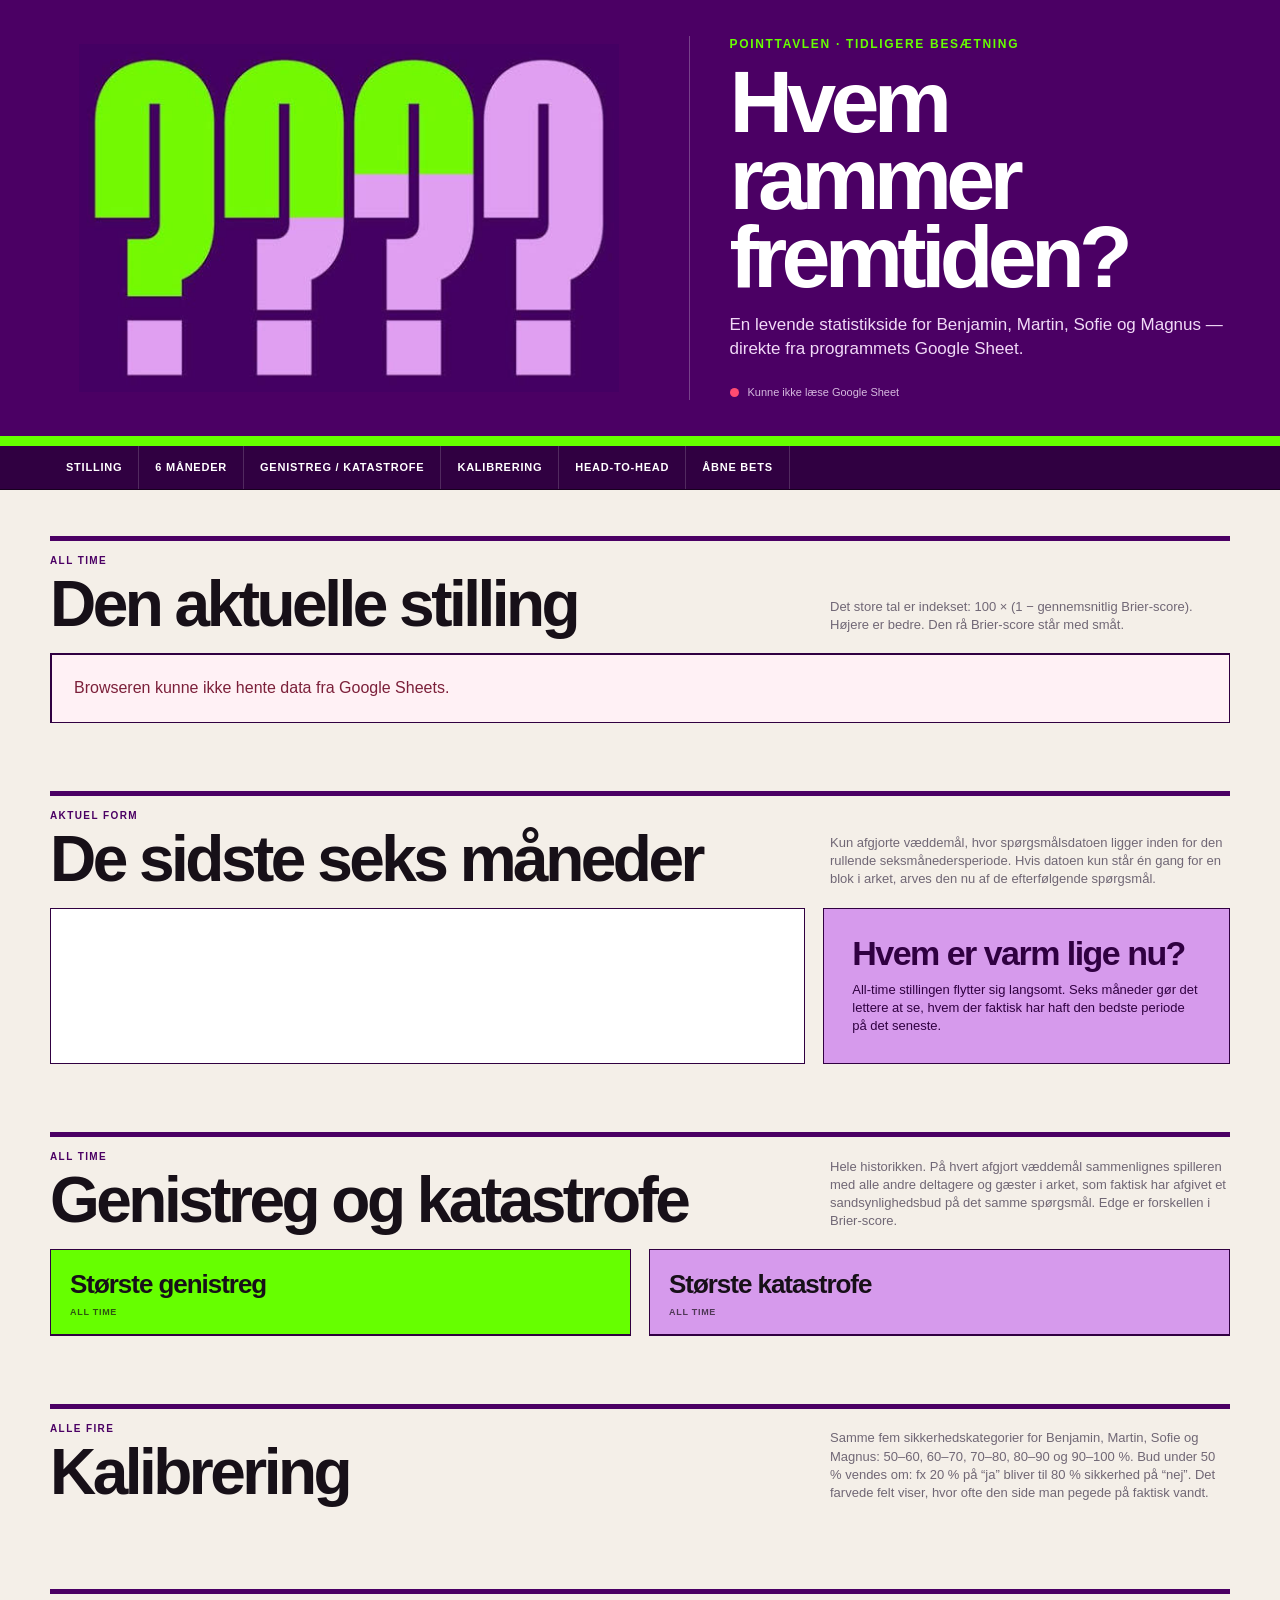
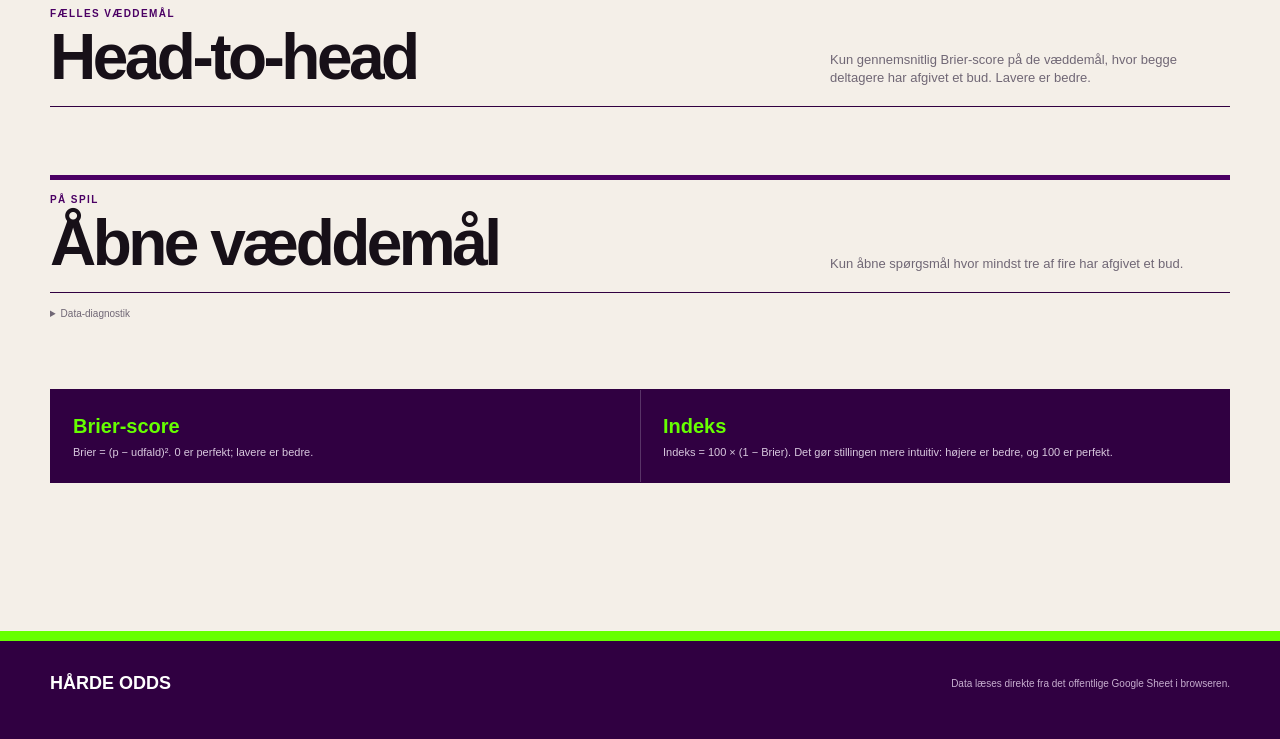
==== haarde_odds/index.html @ 70a765d8 "Create index.html" ====
<!doctype html>
<html lang="da">
<head>
<meta charset="utf-8">
<meta name="viewport" content="width=device-width, initial-scale=1">
<title>Hårde Odds — Old</title>
<style>
:root{
  --purple:#4b0064;
  --purple2:#300041;
  --green:#66ff00;
  --lav:#d69aec;
  --paper:#f4efe8;
  --ink:#171018;
  --muted:#706775;
  --white:#fff;
  --line:#cfc4d2;
  --good:#087a4c;
  --bad:#c92d55;
  --yellow:#f7d94c;
  --max:1180px;
}
*{box-sizing:border-box}
html{scroll-behavior:smooth}
body{
  margin:0;
  font-family:Arial,Helvetica,sans-serif;
  color:var(--ink);
  background:var(--paper);
  line-height:1.4;
}
a{color:inherit}
.wrap{width:min(var(--max),calc(100% - 30px));margin:0 auto}
.hero{
  background:var(--purple);
  color:#fff;
  border-bottom:10px solid var(--green);
}
.hero-inner{
  min-height:390px;
  display:grid;
  grid-template-columns:1.05fr .95fr;
  align-items:center;
  gap:40px;
  padding:36px 0;
}
.logo-panel{
  display:flex;
  align-items:center;
  justify-content:center;
  min-width:0;
}
.logo-panel img{
  display:block;
  width:min(100%,540px);
  height:auto;
  border:0;
}
.hero-copy{
  align-self:stretch;
  display:flex;
  flex-direction:column;
  justify-content:center;
  border-left:1px solid rgba(255,255,255,.25);
  padding-left:40px;
}
.kicker{
  color:var(--green);
  font-size:12px;
  text-transform:uppercase;
  font-weight:900;
  letter-spacing:.14em;
  margin-bottom:10px;
}
.hero h1{
  margin:0 0 18px;
  font-size:clamp(46px,7vw,88px);
  line-height:.88;
  letter-spacing:-.065em;
}
.hero p{
  margin:0;
  max-width:530px;
  font-size:17px;
  color:#f1d9f7;
}
.status{
  display:flex;
  align-items:center;
  gap:9px;
  margin-top:24px;
  font-size:11px;
  color:#d6b9df;
}
.dot{width:9px;height:9px;border-radius:50%;background:#aaa;flex:0 0 auto}
.dot.live{background:var(--green);box-shadow:0 0 0 4px rgba(102,255,0,.16)}
.dot.error{background:#ff4b71}
.navbar{
  background:var(--purple2);
  color:#fff;
  border-bottom:1px solid #17001f;
  position:sticky;top:0;z-index:20;
}
.nav{
  display:flex;
  overflow:auto;
  scrollbar-width:none;
}
.nav::-webkit-scrollbar{display:none}
.nav a{
  text-decoration:none;
  padding:14px 16px;
  white-space:nowrap;
  border-right:1px solid rgba(255,255,255,.16);
  font-size:11px;
  text-transform:uppercase;
  letter-spacing:.07em;
  font-weight:900;
}
.nav a:hover{background:var(--green);color:var(--purple2)}
main{padding:46px 0 80px}
section{margin-bottom:68px;scroll-margin-top:60px}
.section-head{
  border-top:5px solid var(--purple);
  padding-top:13px;
  margin-bottom:19px;
  display:grid;
  grid-template-columns:1fr minmax(250px,400px);
  gap:24px;
  align-items:end;
}
.eyebrow{
  color:var(--purple);
  font-size:10px;
  text-transform:uppercase;
  letter-spacing:.14em;
  font-weight:900;
  margin-bottom:7px;
}
.section-head h2{
  margin:0;
  font-size:clamp(36px,5vw,66px);
  line-height:.92;
  letter-spacing:-.055em;
}
.section-head p{margin:0;color:var(--muted);font-size:13px}
.cards{
  display:grid;
  grid-template-columns:repeat(4,1fr);
  border-left:1px solid var(--purple2);
  border-top:1px solid var(--purple2);
}
.card{
  background:#fff;
  border-right:1px solid var(--purple2);
  border-bottom:1px solid var(--purple2);
  min-height:270px;
  padding:20px;
  display:flex;
  flex-direction:column;
}
.card.first{
  background:var(--green);
}
.rank{
  width:30px;height:30px;
  display:grid;place-items:center;
  background:var(--purple2);color:#fff;
  font-size:11px;font-weight:900;
  margin-bottom:38px;
}
.name{
  font-size:30px;
  font-weight:900;
  letter-spacing:-.045em;
}
.index{
  font-size:62px;
  line-height:.9;
  letter-spacing:-.065em;
  font-weight:950;
  margin-top:6px;
}
.metric-label{
  color:var(--muted);
  font-size:10px;
  text-transform:uppercase;
  letter-spacing:.08em;
  font-weight:800;
  margin-top:8px;
}
.card-foot{
  margin-top:auto;
  border-top:1px solid rgba(0,0,0,.15);
  padding-top:13px;
  display:flex;
  justify-content:space-between;
  gap:10px;
  color:var(--muted);
  font-size:10px;
}
.card.first .metric-label,.card.first .card-foot{color:#254b00}
.sem-grid{
  display:grid;
  grid-template-columns:1.3fr .7fr;
  gap:18px;
}
.sem-table{
  background:#fff;
  border:1px solid var(--purple2);
  padding:5px 18px;
}
.sem-row{
  display:grid;
  grid-template-columns:36px 1fr auto auto;
  gap:14px;
  align-items:center;
  min-height:72px;
  border-bottom:1px solid var(--line);
}
.sem-row:last-child{border-bottom:0}
.sem-rank{
  width:27px;height:27px;
  display:grid;place-items:center;
  background:var(--purple2);color:#fff;
  font-size:10px;font-weight:900
}
.sem-score{
  font-size:28px;
  font-weight:900;
  letter-spacing:-.045em;
}
.sem-sub{
  min-width:90px;
  text-align:right;
  color:var(--muted);
  font-size:10px;
}
.sem-note{
  background:var(--lav);
  color:var(--purple2);
  border:1px solid var(--purple2);
  padding:28px;
}
.sem-note strong{
  display:block;
  font-size:34px;
  line-height:.95;
  letter-spacing:-.045em;
  margin-bottom:12px;
}
.sem-note p{margin:0;font-size:13px}
.moments{
  display:grid;
  grid-template-columns:1fr 1fr;
  gap:18px;
}
.moment-col{
  background:#fff;
  border:1px solid var(--purple2);
}
.moment-head{
  padding:16px 19px;
  border-bottom:1px solid var(--purple2);
}
.moment-head.genius{background:var(--green)}
.moment-head.disaster{background:var(--lav)}
.moment-head h3{
  margin:0;
  font-size:26px;
  letter-spacing:-.04em;
}
.moment-head small{
  display:block;
  margin-top:3px;
  font-size:9px;
  text-transform:uppercase;
  letter-spacing:.08em;
  font-weight:900;
  opacity:.7;
}
.moment{
  padding:17px 19px;
  border-bottom:1px solid var(--line);
}
.moment:last-child{border-bottom:0}
.moment-top{display:flex;justify-content:space-between;gap:12px}
.moment-name{font-size:21px;font-weight:900}
.edge{
  border:1px solid var(--purple2);
  padding:4px 6px;
  font-size:11px;
  font-weight:900;
  white-space:nowrap;
}
.question{font-size:13px;font-weight:800;margin:10px 0 12px}
.stats{
  display:grid;
  grid-template-columns:repeat(3,1fr);
  border:1px solid var(--line);
}
.stat{
  padding:8px;
  border-right:1px solid var(--line);
}
.stat:last-child{border-right:0}
.stat small{
  display:block;
  color:var(--muted);
  font-size:8px;
  text-transform:uppercase;
  letter-spacing:.07em;
  font-weight:900
}
.stat strong{font-size:15px}
.cal-grid{
  display:grid;
  grid-template-columns:1fr 1fr;
  gap:18px;
}
.cal-card{
  background:#fff;
  border:1px solid var(--purple2);
  padding:20px;
}
.cal-title{
  display:flex;
  justify-content:space-between;
  align-items:end;
  gap:15px;
  margin-bottom:17px;
}
.cal-name{
  font-size:34px;
  font-weight:900;
  letter-spacing:-.05em;
}
.cal-err{
  text-align:right;
  color:var(--muted);
  font-size:9px;
  text-transform:uppercase;
  letter-spacing:.05em;
  font-weight:800;
}
.cal-err strong{
  display:block;
  font-size:20px;
  color:var(--ink);
}
.cal-bars{
  display:grid;
  gap:13px;
}
.cal-row{
  display:grid;
  grid-template-columns:42px 1fr 48px;
  gap:10px;
  align-items:center;
}
.cal-bin{
  font-weight:900;
  font-size:11px;
}
.track{
  height:25px;
  background:#eee6ef;
  border:1px solid #d7cadb;
  position:relative;
  overflow:hidden;
}
.forecast-mark{
  position:absolute;
  top:0;bottom:0;
  width:2px;
  background:var(--purple2);
  opacity:.6;
}
.actual-bar{
  position:absolute;
  left:0;top:0;bottom:0;
  background:var(--green);
  border-right:1px solid var(--purple2);
}
.actual-bar.benjamin{background:var(--green)}
.actual-bar.martin{background:var(--lav)}
.actual-bar.sofie{background:var(--yellow)}
.actual-bar.magnus{background:#7bdff2}
.cal-val{
  text-align:right;
  font-size:11px;
  font-weight:900;
}
.cal-caption{
  margin-top:12px;
  color:var(--muted);
  font-size:10px;
}
.cal-legend{
  display:flex;
  gap:14px;
  flex-wrap:wrap;
  font-size:9px;
  color:var(--muted);
  margin-top:11px;
}
.swatch{display:inline-block;width:14px;height:9px;vertical-align:middle;margin-right:5px;border:1px solid var(--purple2)}
.h2h{
  display:grid;
  grid-template-columns:repeat(3,1fr);
  border-left:1px solid var(--purple2);
  border-top:1px solid var(--purple2);
}
.match{
  background:#fff;
  padding:18px;
  min-height:175px;
  border-right:1px solid var(--purple2);
  border-bottom:1px solid var(--purple2);
}
.match-title{
  font-size:19px;
  font-weight:900;
  letter-spacing:-.03em;
  margin-bottom:22px;
}
.brier-pair{
  display:grid;
  grid-template-columns:1fr 1fr;
  gap:8px;
}
.brier-box{
  border:1px solid var(--line);
  padding:10px;
}
.brier-box small{
  display:block;
  color:var(--muted);
  font-size:8px;
  text-transform:uppercase;
  font-weight:900;
  letter-spacing:.06em;
}
.brier-box strong{
  font-size:25px;
  letter-spacing:-.04em;
}
.match-meta{
  margin-top:10px;
  color:var(--muted);
  font-size:9px;
}
.open-list{border-top:1px solid var(--purple2)}
details.bet{
  background:#fff;
  border-left:1px solid var(--purple2);
  border-right:1px solid var(--purple2);
  border-bottom:1px solid var(--purple2);
}
details.bet summary{
  list-style:none;
  cursor:pointer;
  padding:15px 17px;
  display:grid;
  grid-template-columns:auto 1fr auto;
  gap:12px;
  align-items:center;
}
details.bet summary::-webkit-details-marker{display:none}
details.bet[open] summary{background:#efe3f5}
.badge{
  background:var(--purple);
  color:var(--green);
  font-size:8px;
  text-transform:uppercase;
  letter-spacing:.08em;
  font-weight:900;
  padding:5px 6px
}
.bet-q{font-size:13px;font-weight:900}
.plus{font-size:20px}
details[open] .plus{transform:rotate(45deg)}
.bet-body{
  border-top:1px solid var(--purple2);
  padding:16px;
}
.predictions{
  display:grid;
  grid-template-columns:repeat(4,1fr);
  border-left:1px solid var(--purple2);
  border-top:1px solid var(--purple2);
  margin-top:10px
}
.pred{
  border-right:1px solid var(--purple2);
  border-bottom:1px solid var(--purple2);
  padding:12px;
}
.pred small{display:block;color:var(--muted);font-size:8px;text-transform:uppercase;font-weight:900}
.pred strong{font-size:27px;letter-spacing:-.04em}
.meta{font-size:9px;color:var(--muted)}
.method{
  background:var(--purple2);
  color:#fff;
  border:1px solid var(--purple2);
  display:grid;
  grid-template-columns:1fr 1fr;
}
.method>div{padding:22px}
.method>div+div{border-left:1px solid rgba(255,255,255,.2)}
.method strong{
  display:block;
  color:var(--green);
  font-size:20px;
  margin-bottom:5px;
}
.method p{margin:0;color:#d8c8de;font-size:11px}
.empty,.errorbox{
  background:#fff;
  border:1px solid var(--purple2);
  padding:22px;
  color:var(--muted)
}
.errorbox{background:#fff1f5;color:#7c203a}
.diagnostics{margin-top:14px}
.diagnostics summary{cursor:pointer;font-size:10px;color:var(--muted)}
pre{white-space:pre-wrap;word-break:break-word;background:#16001d;color:#eee;padding:13px;font-size:9px;overflow:auto}
footer{
  background:var(--purple2);
  color:#fff;
  border-top:10px solid var(--green);
  padding:30px 0 42px;
}
.foot{
  display:flex;
  justify-content:space-between;
  gap:20px;
  align-items:center;
  font-size:10px;
  color:#c7aecf
}
.foot strong{font-size:18px;color:#fff}
.loading{
  min-height:270px;
  background:linear-gradient(90deg,#eee7ef 25%,#fff 50%,#eee7ef 75%);
  background-size:200% 100%;
  animation:shimmer 1.2s linear infinite;
  border-right:1px solid var(--purple2);
  border-bottom:1px solid var(--purple2)
}
@keyframes shimmer{to{background-position:-200% 0}}
@media(max-width:900px){
  .hero-inner{grid-template-columns:1fr}
  .hero-copy{border-left:0;border-top:1px solid rgba(255,255,255,.25);padding-left:0;padding-top:28px}
  .cards{grid-template-columns:repeat(2,1fr)}
  .h2h{grid-template-columns:repeat(2,1fr)}
}
@media(max-width:720px){
  .section-head{grid-template-columns:1fr}
  .sem-grid,.moments,.cal-grid,.method{grid-template-columns:1fr}
  .method>div+div{border-left:0;border-top:1px solid rgba(255,255,255,.2)}
}
@media(max-width:520px){
  .wrap{width:min(var(--max),calc(100% - 20px))}
  .hero-inner{min-height:0;padding:26px 0}
  .cards,.h2h{grid-template-columns:1fr}
  .predictions{grid-template-columns:repeat(2,1fr)}
  .sem-row{grid-template-columns:30px 1fr auto}
  .sem-sub{grid-column:2/-1;text-align:left;margin-top:-8px;margin-bottom:8px}
  .stats{grid-template-columns:1fr}
  .stat{border-right:0;border-bottom:1px solid var(--line)}
  .stat:last-child{border-bottom:0}
  .foot{align-items:flex-start;flex-direction:column}
}
</style>
</head>
<body>

<header class="hero">
  <div class="wrap hero-inner">
    <div class="logo-panel">
      <img src="[data-uri]" alt="Hårde Odds">
    </div>
    <div class="hero-copy">
      <div class="kicker">Pointtavlen · tidligere besætning</div>
      <h1>Hvem rammer fremtiden?</h1>
      <p>En levende statistikside for Benjamin, Martin, Sofie og Magnus — direkte fra programmets Google Sheet.</p>
      <div class="status">
        <span id="statusDot" class="dot"></span>
        <span id="statusText">Henter data…</span>
      </div>
    </div>
  </div>
</header>

<div class="navbar">
  <nav class="wrap nav">
    <a href="#stilling">Stilling</a>
    <a href="#seksmaaneder">6 måneder</a>
    <a href="#moments">Genistreg / katastrofe</a>
    <a href="#kalibrering">Kalibrering</a>
    <a href="#h2h">Head-to-head</a>
    <a href="#aabne">Åbne bets</a>
  </nav>
</div>

<main class="wrap">

<section id="stilling">
  <div class="section-head">
    <div>
      <div class="eyebrow">All time</div>
      <h2>Den aktuelle stilling</h2>
    </div>
    <p>Det store tal er indekset: 100 × (1 − gennemsnitlig Brier-score). Højere er bedre. Den rå Brier-score står med småt.</p>
  </div>
  <div id="cards" class="cards">
    <div class="loading"></div><div class="loading"></div><div class="loading"></div><div class="loading"></div>
  </div>
</section>

<section id="seksmaaneder">
  <div class="section-head">
    <div>
      <div class="eyebrow">Aktuel form</div>
      <h2>De sidste seks måneder</h2>
    </div>
    <p id="semesterRange">Kun afgjorte væddemål, hvor spørgsmålsdatoen ligger inden for den rullende seksmånedersperiode. Hvis datoen kun står én gang for en blok i arket, arves den nu af de efterfølgende spørgsmål.</p>
  </div>
  <div class="sem-grid">
    <div id="semesterList" class="sem-table"></div>
    <div class="sem-note">
      <strong>Hvem er varm lige nu?</strong>
      <p>All-time stillingen flytter sig langsomt. Seks måneder gør det lettere at se, hvem der faktisk har haft den bedste periode på det seneste.</p>
    </div>
  </div>
</section>

<section id="moments">
  <div class="section-head">
    <div>
      <div class="eyebrow">All time</div>
      <h2>Genistreg og katastrofe</h2>
    </div>
    <p>Hele historikken. På hvert afgjort væddemål sammenlignes spilleren med alle andre deltagere og gæster i arket, som faktisk har afgivet et sandsynlighedsbud på det samme spørgsmål. Edge er forskellen i Brier-score.</p>
  </div>
  <div class="moments">
    <div class="moment-col">
      <div class="moment-head genius"><h3>Største genistreg</h3><small>All time</small></div>
      <div id="geniusList"></div>
    </div>
    <div class="moment-col">
      <div class="moment-head disaster"><h3>Største katastrofe</h3><small>All time</small></div>
      <div id="disasterList"></div>
    </div>
  </div>
</section>

<section id="kalibrering">
  <div class="section-head">
    <div>
      <div class="eyebrow">Alle fire</div>
      <h2>Kalibrering</h2>
    </div>
    <p>Samme fem sikkerhedskategorier for Benjamin, Martin, Sofie og Magnus: 50–60, 60–70, 70–80, 80–90 og 90–100 %. Bud under 50 % vendes om: fx 20 % på “ja” bliver til 80 % sikkerhed på “nej”. Det farvede felt viser, hvor ofte den side man pegede på faktisk vandt.</p>
  </div>
  <div id="calGrid" class="cal-grid"></div>
</section>

<section id="h2h">
  <div class="section-head">
    <div>
      <div class="eyebrow">Fælles væddemål</div>
      <h2>Head-to-head</h2>
    </div>
    <p>Kun gennemsnitlig Brier-score på de væddemål, hvor begge deltagere har afgivet et bud. Lavere er bedre.</p>
  </div>
  <div id="h2hGrid" class="h2h"></div>
</section>

<section id="aabne">
  <div class="section-head">
    <div>
      <div class="eyebrow">På spil</div>
      <h2>Åbne væddemål</h2>
    </div>
    <p>Kun åbne spørgsmål hvor mindst tre af fire har afgivet et bud.</p>
  </div>
  <div id="openList" class="open-list"></div>
  <details class="diagnostics">
    <summary>Data-diagnostik</summary>
    <pre id="diagnostics">Venter på data…</pre>
  </details>
</section>

<section>
  <div class="method">
    <div>
      <strong>Brier-score</strong>
      <p>Brier = (p − udfald)². 0 er perfekt; lavere er bedre.</p>
    </div>
    <div>
      <strong>Indeks</strong>
      <p>Indeks = 100 × (1 − Brier). Det gør stillingen mere intuitiv: højere er bedre, og 100 er perfekt.</p>
    </div>
  </div>
</section>

</main>

<footer>
  <div class="wrap foot">
    <strong>HÅRDE ODDS</strong>
    <span>Data læses direkte fra det offentlige Google Sheet i browseren.</span>
  </div>
</footer>

<script>
(() => {
"use strict";

const SHEET_ID="1hq6MYkrp-eNnpGv9ztad_RIeZxndIQkRR0TfdEMswQQ";
const GID="142105044";
const PLAYERS=[
  {key:"benjamin",short:"Benjamin",aliases:["benjamin","benjamin leander"]},
  {key:"martin",short:"Martin",aliases:["martin","martin vinæs","martin vinaes"]},
  {key:"sofie",short:"Sofie",aliases:["sofie","sofie rud","sofie rud pedersen"]},
  {key:"magnus",short:"Magnus",aliases:["magnus","magnus barsøe","magnus barsoe"]}
];
const CAL_PLAYERS=["benjamin","martin","sofie","magnus"];

const $=s=>document.querySelector(s);
const norm=s=>String(s??"").normalize("NFD").replace(/[\u0300-\u036f]/g,"").toLowerCase().trim().replace(/\s+/g," ");
const esc=s=>String(s??"").replace(/[&<>"']/g,c=>({"&":"&amp;","<":"&lt;",">":"&gt;",'"':"&quot;","'":"&#039;"}[c]));
const fmtScore=x=>Number.isFinite(x)?x.toLocaleString("da-DK",{minimumFractionDigits:3,maximumFractionDigits:3}):"—";
const fmtIndex=x=>Number.isFinite(x)?x.toLocaleString("da-DK",{minimumFractionDigits:1,maximumFractionDigits:1}):"—";
const fmtPct=x=>Number.isFinite(x)?(100*x).toLocaleString("da-DK",{maximumFractionDigits:0})+"%":"—";
const fmtDate=d=>d instanceof Date&&!isNaN(d)?d.toLocaleDateString("da-DK",{day:"numeric",month:"short",year:"numeric"}):"";

function parseDate(v){
  if(v instanceof Date)return v;
  if(v==null||v==="")return null;

  // Google/Excel serial date.
  if(typeof v==="number"){
    if(v>20000&&v<80000)return new Date(Date.UTC(1899,11,30)+v*86400000);
    return null;
  }

  const s=String(v).trim();

  // Danish sheet format: DD.MM.YY / DD.MM.YYYY.
  // IMPORTANT: first number is always day, second is always month.
  const dk=s.match(/^(\d{1,2})\.(\d{1,2})\.(\d{2}|\d{4})$/);
  if(dk){
    const day=+dk[1], month=+dk[2];
    let year=+dk[3];
    if(year<100)year+=2000;
    if(month<1||month>12||day<1||day>31)return null;
    const d=new Date(year,month-1,day);
    return d.getFullYear()===year&&d.getMonth()===month-1&&d.getDate()===day?d:null;
  }

  // Google Visualization date: month is zero-based.
  const g=s.match(/^Date\((\d{4}),(\d{1,2}),(\d{1,2})(?:,(\d+),(\d+),(\d+))?\)$/);
  if(g)return new Date(+g[1],+g[2],+g[3],+(g[4]||0),+(g[5]||0),+(g[6]||0));

  // Other explicit day-month-year separators, still interpreted as D-M-Y.
  const dmy=s.match(/^(\d{1,2})[\/-](\d{1,2})[\/-](\d{2}|\d{4})$/);
  if(dmy){
    const day=+dmy[1],month=+dmy[2];let year=+dmy[3];
    if(year<100)year+=2000;
    if(month<1||month>12||day<1||day>31)return null;
    const d=new Date(year,month-1,day);
    return d.getFullYear()===year&&d.getMonth()===month-1&&d.getDate()===day?d:null;
  }

  // ISO-like strings only. Avoid locale-dependent Date("18.08.26") parsing.
  if(/^\d{4}-\d{1,2}-\d{1,2}/.test(s)){
    const d=new Date(s);
    return isNaN(d)?null:d;
  }
  return null;
}
function parseProbability(v){
  if(v==null||v==="")return null;
  let n;
  if(typeof v==="number"){n=v;if(n>1&&n<=100)n/=100;}
  else{
    const s=String(v).replace(",",".").replace("%","").trim();
    n=Number(s);if(!Number.isFinite(n))return null;
    if(String(v).includes("%")||n>1)n/=100;
  }
  return n>=0&&n<=1?n:null;
}
function parseOutcome(v,f){
  const raw=v??f;
  if(raw==null||raw==="")return null;
  if(typeof raw==="boolean")return raw?1:0;
  if(typeof raw==="number"&&(raw===0||raw===1))return raw;
  const s=norm(raw);
  if(["ja","yes","true","1","vundet","vinder","indtraf","indtruffet"].includes(s))return 1;
  if(["nej","no","false","0","tabt","taber","indtraf ikke","ikke indtruffet"].includes(s))return 0;
  return null;
}
function headerScore(label,words){
  const l=norm(label);let s=0;
  for(const w of words){if(l===w)s+=8;else if(l.includes(w))s+=3}
  return s;
}
function pickColumn(cols,candidates,exclude=[]){
  let best=null;
  cols.forEach((c,i)=>{
    const l=norm(c.label||c.id||"");
    if(!l||exclude.some(x=>l.includes(x)))return;
    const score=headerScore(l,candidates);
    if(score&&(!best||score>best.score))best={i,score,label:c.label||c.id};
  });
  return best;
}
function findPlayerColumns(cols,p){
  const found=[];
  cols.forEach((c,i)=>{
    const l=norm(c.label||c.id||"");if(!l)return;
    let score=0;
    p.aliases.forEach(a=>{
      const aa=norm(a);
      if(l===aa)score=Math.max(score,20);
      else if(l.startsWith(aa+" "))score=Math.max(score,15);
      else if(l.includes(aa))score=Math.max(score,10);
    });
    if(/(score|brier|point|rang|rank|placering|indeks|index|resultat|udfald)/.test(l))score-=12;
    if(score>0)found.push({i,score,label:c.label||c.id});
  });
  return found.sort((a,b)=>b.score-a.score||a.i-b.i);
}
function findPlayerColumn(cols,p){
  return findPlayerColumns(cols,p)[0]||null;
}
function cell(r,i){return i==null||!r?.c?.[i]?{v:null,f:null}:r.c[i]}

function looksLikeQuestionText(v){
  if(typeof v!=="string")return false;
  const s=v.trim();
  if(s.length<8)return false;

  // Never accept cells that are really just numbers / probabilities.
  if(/^[\s\d.,%+-]+$/.test(s))return false;

  const n=norm(s);
  if(["ja","nej","yes","no","true","false","åben","aaben","open","closed","lukket","afgjort","pending"].includes(n))return false;

  // Avoid obvious date-only strings.
  if(/^\d{1,2}[.\/-]\d{1,2}[.\/-]\d{2,4}$/.test(s))return false;

  return true;
}

function bestQuestionFromRow(r,cols,preferredIndex,excludedIndexes){
  const candidates=[];

  // Prefer the detected question column, but only if it contains actual text.
  if(Number.isInteger(preferredIndex)){
    const c=cell(r,preferredIndex);
    const v=c.f??c.v;
    if(looksLikeQuestionText(v)){
      candidates.push({text:String(v).trim(),score:1000});
    }
  }

  // Fallback: search non-prediction, non-metadata cells for plausible question text.
  for(let i=0;i<cols.length;i++){
    if(excludedIndexes.has(i))continue;
    const c=cell(r,i);
    const v=c.f??c.v;
    if(!looksLikeQuestionText(v))continue;

    const label=norm(cols[i]?.label||cols[i]?.id||"");
    let score=Math.min(String(v).trim().length,250);

    if(/spørgsmål|sporgsmal|question|væddemål|vaeddemal|forudsigelse/.test(label))score+=500;
    if(String(v).includes("?"))score+=40;
    if(/score|brier|point|status|dato|date|udfald|resultat|facit/.test(label))score-=300;

    candidates.push({text:String(v).trim(),score});
  }

  candidates.sort((a,b)=>b.score-a.score);
  return candidates[0]?.text||"";
}

function inferQuestionColumn(cols,rows,preferredIndex){
  const candidates=[];

  cols.forEach((c,i)=>{
    const label=norm(c.label||c.id||"");
    let textCount=0;
    let questionMarkCount=0;
    let totalLength=0;
    let nonEmpty=0;

    rows.forEach(r=>{
      const cc=cell(r,i);
      const raw=cc.f??cc.v;
      if(raw==null||raw==="")return;
      nonEmpty++;

      if(looksLikeQuestionText(raw)){
        textCount++;
        const s=String(raw).trim();
        totalLength+=s.length;
        if(s.includes("?"))questionMarkCount++;
      }
    });

    if(!textCount)return;

    let score=textCount*8 + questionMarkCount*12 + (totalLength/Math.max(1,textCount))/5;

    if(i===preferredIndex)score+=600;
    if(/spørgsmål|sporgsmal|question|væddemål|vaeddemal|bet|forudsigelse/.test(label))score+=300;
    if(/dato|date|score|brier|point|status|udfald|resultat|facit|afgjort|settled|deadline/.test(label))score-=400;

    candidates.push({i,label:c.label||c.id||"",textCount,questionMarkCount,nonEmpty,score});
  });

  candidates.sort((a,b)=>b.score-a.score);
  return candidates[0]||null;
}

function plausibleSheetDate(v){
  const d=parseDate(v);
  if(!(d instanceof Date)||isNaN(d))return null;
  const y=d.getFullYear();
  return y>=2018&&y<=2035?d:null;
}

function inferQuestionDateColumn(cols,rows,preferredIndex,settledIndex){
  const candidates=[];
  const now=new Date();
  const recentStart=new Date(now);
  recentStart.setMonth(recentStart.getMonth()-6);

  cols.forEach((c,i)=>{
    if(i===settledIndex)return;

    const label=norm(c.label||c.id||"");
    let dateCount=0;
    let nonEmpty=0;
    let danishShortCount=0;
    let recentCount=0;
    let currentYearCount=0;
    const sampleDates=[];

    rows.forEach(r=>{
      const cc=cell(r,i);
      // Prefer formatted text because this preserves sheet locale, e.g. 18.08.26.
      const raw=cc.f??cc.v;
      if(raw==null||raw==="")return;
      nonEmpty++;

      const text=String(raw).trim();
      if(/^\d{1,2}\.\d{1,2}\.\d{2,4}$/.test(text))danishShortCount++;

      const d=plausibleSheetDate(raw);
      if(!d)return;
      dateCount++;
      if(d>=recentStart&&d<=now)recentCount++;
      if(d.getFullYear()===now.getFullYear())currentYearCount++;
      if(sampleDates.length<8)sampleDates.push(text);
    });

    if(!dateCount)return;

    let score=dateCount*5;
    if(i===preferredIndex)score+=250;
    if(/spørgsmål|sporgsmal|question|væddemål|vaeddemal|bet/.test(label))score+=180;
    if(/dato|date|sendt|episode|udsendelse|oprettet/.test(label))score+=70;
    if(/afgjort|resultat|settled|resolved|deadline|slut/.test(label))score-=300;

    // Strongly prefer the Danish short-date pattern seen in the actual sheet.
    score+=danishShortCount*30;

    // Question dates for the current form table should naturally contain many recent dates.
    score+=recentCount*45;
    score+=currentYearCount*8;

    // Prefer columns whose populated values are mostly dates.
    score+=(dateCount/Math.max(1,nonEmpty))*100;

    candidates.push({
      i,label:c.label||c.id||"",dateCount,nonEmpty,
      danishShortCount,recentCount,currentYearCount,sampleDates,score
    });
  });

  candidates.sort((a,b)=>b.score-a.score);
  return candidates[0]||null;
}

function questionDateCandidates(cols,rows,settledIndex){
  const now=new Date();
  const start=new Date(now); start.setMonth(start.getMonth()-6);
  return cols.map((c,i)=>{
    if(i===settledIndex)return null;
    let dates=0,dk=0,recent=0; const samples=[];
    rows.forEach(r=>{
      const cc=cell(r,i); const raw=cc.f??cc.v;
      if(raw==null||raw==="")return;
      const text=String(raw).trim();
      if(/^\d{1,2}\.\d{1,2}\.\d{2,4}$/.test(text))dk++;
      const d=plausibleSheetDate(raw);
      if(!d)return; dates++;
      if(d>=start&&d<=now)recent++;
      if(samples.length<6)samples.push(text);
    });
    return dates?{i,label:c.label||c.id||"",dates,danishShortDates:dk,recent,samples}:null;
  }).filter(Boolean).sort((a,b)=>b.danishShortDates-a.danishShortDates||b.recent-a.recent||b.dates-a.dates);
}

function tableToData(table){
  const cols=table.cols||[], rows=table.rows||[];
  const explicitQuestionCol=pickColumn(
    cols,
    ["spørgsmål","sporgsmal","question","væddemål","vaeddemal","bet","forudsigelse"],
    ["dato","date","score","point"]
  );
  const qCol=inferQuestionColumn(cols,rows,explicitQuestionCol?.i);

  const oCol=pickColumn(cols,["udfald","resultat","outcome","facit","afgjort","svar"],["dato","date","score","point"]);
  const settledCol=pickColumn(
    cols,
    ["afgørelsesdato","afgorelsesdato","afgjort dato","resultatdato","resultat dato","settled date","settlement date","resolved date","afgjort","settled","resolved"],
    ["score","point","deadline","udsendelse","episode","oprettet"]
  );

  // First try semantic headers, then inspect the actual cell values.
  const explicitQuestionDateCol=pickColumn(
    cols,
    ["spørgsmålsdato","sporgsmalsdato","spørgsmål dato","sporgsmal dato","question date","bet date","væddemålsdato","vaeddemalsdato"],
    ["afgjort","resultat","settled","deadline","score","point"]
  );

  const episodeCol=pickColumn(
    cols,
    ["dato","date","sendt","episode dato","udsendelsesdato","oprettet"],
    ["afgjort","resultat","deadline","score","point"]
  );

  const questionDateCol=inferQuestionDateColumn(
    cols,
    rows,
    explicitQuestionDateCol?.i ?? episodeCol?.i,
    settledCol?.i
  );

  const statusCol=pickColumn(cols,["status","åben","aaben","open","lukket","closed"]);
  const pColGroups=Object.fromEntries(PLAYERS.map(p=>[p.key,findPlayerColumns(cols,p)]));
  const pCols=Object.fromEntries(PLAYERS.map(p=>[p.key,pColGroups[p.key][0]||null]));

  // Find every column in the sheet that behaves like a participant forecast column.
  // This lets "genistreg/katastrofe" compare against historical guests too, not
  // only Benjamin/Martin/Susan/Magnus.
  const excludedIdx=new Set(
    [qCol?.i,oCol?.i,settledCol?.i,questionDateCol?.i,episodeCol?.i,statusCol?.i]
      .filter(i=>Number.isInteger(i))
  );
  const excludedWords=/(score|brier|point|rang|rank|placering|indeks|index|dato|date|udfald|resultat|outcome|facit|status|spørgsmål|sporgsmal|question|væddemål|vaeddemal|deadline|episode)/;

  const participantCols=cols.map((c,i)=>{
    const label=String(c.label||c.id||"").trim();
    if(!label||excludedIdx.has(i)||excludedWords.test(norm(label)))return null;

    let valid=0, nonEmpty=0;
    rows.forEach(r=>{
      const cc=cell(r,i);
      const raw=cc.v??cc.f;
      if(raw==null||raw==="")return;
      nonEmpty++;
      if(Number.isFinite(parseProbability(raw)))valid++;
    });

    // Forecast columns should overwhelmingly contain probabilities when populated.
    // Requiring >=2 valid forecasts keeps one-off numeric metadata from being mistaken
    // for a guest, while still allowing guests who appeared only briefly.
    if(valid>=2 && valid/Math.max(1,nonEmpty)>=0.60){
      return {i,label,valid,nonEmpty};
    }
    return null;
  }).filter(Boolean);

  // Sheets often show a date only once for a block of questions.
  // Carry that date forward over blank cells until a new date appears.
  let lastQuestionDate=null;
  let lastQuestionText="";

  const mapped=rows.map((r,index)=>{
    const excludedQuestionIndexes=new Set(
      [
        ...Object.values(pColGroups).flat().map(x=>x.i),
        ...participantCols.map(x=>x.i),
        oCol?.i,settledCol?.i,questionDateCol?.i,episodeCol?.i,statusCol?.i
      ].filter(i=>Number.isInteger(i))
    );

    const directQuestionCell=qCol?cell(r,qCol.i):{v:null,f:null};
    const directQuestion=directQuestionCell.f??directQuestionCell.v;

    let q="";
    if(looksLikeQuestionText(directQuestion)){
      q=String(directQuestion).trim();
    }else{
      q=bestQuestionFromRow(r,cols,qCol?.i,excludedQuestionIndexes);
    }

    if(q){
      lastQuestionText=q;
    }else if(lastQuestionText){
      q=lastQuestionText;
    }

    const oc=cell(r,oCol?.i);
    const outcome=parseOutcome(oc.v,oc.f);
    const sd=settledCol?parseDate(cell(r,settledCol.i).v??cell(r,settledCol.i).f):null;

    const explicitQD=questionDateCol
      ? plausibleSheetDate(cell(r,questionDateCol.i).f??cell(r,questionDateCol.i).v)
      : null;

    if(explicitQD)lastQuestionDate=explicitQD;

    const qd=explicitQD||lastQuestionDate;
    const ed=episodeCol?parseDate(cell(r,episodeCol.i).v??cell(r,episodeCol.i).f):null;
    const preds={};
    PLAYERS.forEach(p=>{
      const group=pColGroups[p.key]||[];
      let value=null;
      for(const pc of group){
        const c=cell(r,pc.i);
        const parsed=parseProbability(c.v??c.f);
        if(Number.isFinite(parsed)){value=parsed;break;}
      }
      preds[p.key]=value;
    });
    const status=statusCol?norm(cell(r,statusCol.i).f??cell(r,statusCol.i).v):"";
    const predCount=Object.values(preds).filter(Number.isFinite).length;
    const explicitOpen=/(åben|aaben|open|pending|ikke afgjort|uafgjort)/.test(status);
    const settled=(outcome===0||outcome===1);
    const allParticipantPreds=participantCols.map(pc=>{
      const cc=cell(r,pc.i);
      return {label:pc.label,p:parseProbability(cc.v??cc.f),colIndex:pc.i};
    }).filter(x=>Number.isFinite(x.p));

    return{
      index,question:String(q??"").trim(),outcome,
      settledDate:sd,
      questionDate:qd||ed,
      episodeDate:ed,
      effectiveDate:qd||ed||sd,
      preds,predCount,status,
      allParticipantPreds,
      isSettled:settled,
      isOpen:predCount>0&&(explicitOpen||(!settled&&outcome===null))
    };
  }).filter(r=>r.question||r.predCount>0);

  return{
    rows:mapped,
    mapping:{
      question:qCol,
      explicitQuestion:explicitQuestionCol,
      outcome:oCol,settledDate:settledCol,
      questionDate:questionDateCol,
      explicitQuestionDate:explicitQuestionDateCol,
      episodeDate:episodeCol,
      status:statusCol,players:pCols,playerColumnGroups:pColGroups,participantColumns:participantCols
    },
    participantCols,
    questionDateCandidates:questionDateCandidates(cols,rows,settledCol?.i),
    headers:cols.map((c,i)=>({i,id:c.id,label:c.label,type:c.type}))
  };
}

function brier(p,o){return Number.isFinite(p)&&(o===0||o===1)?(p-o)**2:null}
function avg(a){const x=a.filter(Number.isFinite);return x.length?x.reduce((s,v)=>s+v,0)/x.length:null}
function playerStats(rows,key){
  const scores=rows.map(r=>brier(r.preds[key],r.outcome)).filter(Number.isFinite);
  const score=avg(scores);
  return{score,index:Number.isFinite(score)?100*(1-score):null,n:scores.length};
}
function rank(rows){
  return PLAYERS.map(p=>({...p,...playerStats(rows,p.key)}))
    .sort((a,b)=>(b.index??-Infinity)-(a.index??-Infinity));
}
function outcomeText(o){return o===1?"Ja":o===0?"Nej":"—"}

function renderCards(settled){
  const root=$("#cards");root.innerHTML="";
  rank(settled).forEach((p,i)=>{
    const n=document.createElement("article");
    n.className=`card ${i===0?"first":""}`;
    n.innerHTML=`
      <div class="rank">#${i+1}</div>
      <div class="name">${p.short}</div>
      <div class="index">${fmtIndex(p.index)}</div>
      <div class="metric-label">Indeks · højere er bedre</div>
      <div class="card-foot"><span>${p.n} afgjorte bets</span><span>Brier ${fmtScore(p.score)}</span></div>`;
    root.appendChild(n);
  });
}

function subtractMonths(d,m){const x=new Date(d);x.setMonth(x.getMonth()-m);return x}

function getSixMonths(settled){
  const now=new Date();
  const start=subtractMonths(now,6);

  // Definition requested for Hårde Odds:
  // include bets that ARE settled, but filter them by the date on which
  // the question was originally posed — not by the later settlement date.
  const dated=settled.filter(r=>
    r.questionDate instanceof Date &&
    !isNaN(r.questionDate)
  );

  const rows=dated.filter(r=>
    r.questionDate>=start &&
    r.questionDate<=now
  );

  return{
    rows,
    anchor:now,
    start,
    datedCount:dated.length,
    allSettledCount:settled.length
  };
}
function renderSixMonths(settled){
  const {rows,anchor,start,datedCount,allSettledCount}=getSixMonths(settled);

  $("#semesterRange").textContent=
    `${fmtDate(start)} – ${fmtDate(anchor)} · ${rows.length} afgjorte bets med spørgsmålsdato i perioden (all time: ${allSettledCount})`;

  const root=$("#semesterList");
  root.innerHTML="";

  if(!datedCount){
    root.innerHTML=`
      <div class="empty">
        Jeg kunne ikke identificere en datokolonne med spørgsmålsdatoer. Åbn “Data-diagnostik” nederst for at se, hvilken datokolonne der blev fundet.
      </div>`;
    return;
  }

  if(!rows.length){
    root.innerHTML=`
      <div class="empty">
        Ingen afgjorte væddemål har en spørgsmålsdato inden for de seneste seks måneder.
      </div>`;
    return;
  }

  rank(rows).forEach((p,i)=>{
    const n=document.createElement("div");
    n.className="sem-row";
    n.innerHTML=`
      <div class="sem-rank">${i+1}</div>
      <div><strong>${p.short}</strong></div>
      <div class="sem-score">${fmtIndex(p.index)}</div>
      <div class="sem-sub">indeks<br>Brier ${fmtScore(p.score)} · ${p.n} bets</div>`;
    root.appendChild(n);
  });
}

function momentsFor(settled,key){
  const focal=PLAYERS.find(p=>p.key===key);
  const scored=[];

  settled.forEach(r=>{
    const myP=r.preds[key];
    if(!Number.isFinite(myP))return;

    const mine=brier(myP,r.outcome);

    // Identify the focal person's actual sheet column by matching the detected
    // participant label to their aliases. This prevents their own forecast from
    // leaking into the comparison group.
    const isMe=label=>{
      const l=norm(label);
      return focal.aliases.some(a=>{
        const aa=norm(a);
        return l===aa || l.startsWith(aa+" ") || l.includes(aa);
      });
    };

    const others=(r.allParticipantPreds||[])
      .filter(x=>!isMe(x.label))
      .map(x=>({
        ...x,
        score:brier(x.p,r.outcome)
      }))
      .filter(x=>Number.isFinite(x.score));

    if(!others.length)return;

    const otherAvg=avg(others.map(x=>x.score));
    const consensus=avg(others.map(x=>x.p));

    scored.push({
      ...r,
      mine,
      otherAvg,
      consensus,
      comparisonN:others.length,
      edge:otherAvg-mine
    });
  });

  return{
    genius:[...scored].sort((a,b)=>b.edge-a.edge)[0]||null,
    disaster:[...scored].sort((a,b)=>a.edge-b.edge)[0]||null
  };
}
function renderMoments(settled){
  const g=$("#geniusList"),d=$("#disasterList");g.innerHTML="";d.innerHTML="";
  PLAYERS.forEach(p=>{
    const m=momentsFor(settled,p.key);
    [["genius",m.genius,g],["disaster",m.disaster,d]].forEach(([type,r,root])=>{
      const n=document.createElement("article");n.className="moment";
      if(!r){
        n.innerHTML=`<div class="moment-name">${p.short}</div><div class="meta">Ikke nok fælles afgjorte bets.</div>`;
      }else{
        n.innerHTML=`
          <div class="moment-top">
            <div class="moment-name">${p.short}</div>
            <div class="edge">${type==="genius"?"+":"−"}${fmtScore(Math.abs(r.edge))} Brier</div>
          </div>
          <div class="question">${esc(r.question||"Spørgsmålstekst kunne ikke identificeres")}</div>
          <div class="stats">
            <div class="stat"><small>${p.short}</small><strong>${fmtPct(r.preds[p.key])}</strong></div>
            <div class="stat"><small>Alle andre (n=${r.comparisonN})</small><strong>${fmtPct(r.consensus)}</strong></div>
            <div class="stat"><small>Udfald</small><strong>${outcomeText(r.outcome)}</strong></div>
          </div>`;
      }
      root.appendChild(n);
    });
  });
}

function confidenceBucket(conf){
  // conf is always 0.50–1.00 after folding probabilities around 50%.
  if(conf<.60)return {lo:.50,hi:.60,label:"50–60%"};
  if(conf<.70)return {lo:.60,hi:.70,label:"60–70%"};
  if(conf<.80)return {lo:.70,hi:.80,label:"70–80%"};
  if(conf<.90)return {lo:.80,hi:.90,label:"80–90%"};
  return {lo:.90,hi:1.001,label:"90–100%"};
}
function calBins(settled,key){
  const definitions=[
    {lo:.50,hi:.60,label:"50–60%"},
    {lo:.60,hi:.70,label:"60–70%"},
    {lo:.70,hi:.80,label:"70–80%"},
    {lo:.80,hi:.90,label:"80–90%"},
    {lo:.90,hi:1.001,label:"90–100%"}
  ];
  const buckets=new Map(definitions.map(d=>[d.label,[]]));

  settled.forEach(r=>{
    const p=r.preds[key];
    if(!Number.isFinite(p))return;

    // Fold around 50%: 20% yes == 80% confidence in no.
    const predictsYes=p>=.5;
    const confidence=predictsYes?p:1-p;

    // Calibration target is whether the forecasted side occurred.
    const correctSide=predictsYes ? r.outcome : 1-r.outcome;
    const bucket=confidenceBucket(confidence);
    buckets.get(bucket.label).push({confidence,correctSide,rawP:p});
  });

  return definitions.map(d=>{
    const obs=buckets.get(d.label)||[];
    return {
      ...d,
      n:obs.length,
      forecast:obs.length?avg(obs.map(x=>x.confidence)):null,
      actual:obs.length?avg(obs.map(x=>x.correctSide)):null
    };
  });
}
function calError(bins){
  const n=bins.reduce((s,b)=>s+b.n,0);if(!n)return null;
  return bins.reduce((s,b)=>s+b.n*Math.abs(b.actual-b.forecast),0)/n;
}
function calibrationColor(key){
  return {
    benjamin:"var(--green)",
    martin:"var(--lav)",
    sofie:"var(--yellow)",
    magnus:"#7bdff2"
  }[key] || "var(--green)";
}
function renderCalibration(settled){
  const root=$("#calGrid");root.innerHTML="";
  CAL_PLAYERS.forEach(key=>{
    const p=PLAYERS.find(x=>x.key===key);
    const bins=calBins(settled,key);
    const err=calError(bins), total=bins.reduce((s,b)=>s+b.n,0);
    const card=document.createElement("article");card.className="cal-card";
    card.innerHTML=`
      <div class="cal-title">
        <div class="cal-name">${p.short}</div>
        <div class="cal-err">Kalibreringsfejl<strong>${Number.isFinite(err)?fmtPct(err):"—"}</strong>${total} bets</div>
      </div>
      <div class="cal-bars">
        ${bins.map(b=>{
          if(!b.n)return `
            <div class="cal-row">
              <div class="cal-bin">${b.label}</div>
              <div class="track"></div>
              <div class="cal-val">n=0</div>
            </div>`;
          return `
            <div class="cal-row">
              <div class="cal-bin">${b.label}</div>
              <div class="track" title="Gns. sikkerhed ${fmtPct(b.forecast)} · korrekt side ${fmtPct(b.actual)} · n=${b.n}">
                <div class="actual-bar ${key}" style="width:${Math.max(0,Math.min(100,b.actual*100))}%"></div>
                <div class="forecast-mark" style="left:${Math.max(0,Math.min(100,b.forecast*100))}%"></div>
              </div>
              <div class="cal-val">${fmtPct(b.actual)}<br><span style="font-size:8px;color:#777">n=${b.n}</span></div>
            </div>`;
        }).join("")}
      </div>
      <div class="cal-legend">
        <span><i class="swatch" style="background:${calibrationColor(key)}"></i> forecastet side vandt</span>
        <span><i class="swatch" style="background:linear-gradient(90deg,transparent 45%,var(--purple2) 45%,var(--purple2) 55%,transparent 55%)"></i> gennemsnitlig sikkerhed</span>
      </div>
      <div class="cal-caption">Eksempel: Hvis 70–80 %-buddene i gennemsnit er 74 % sikre, bør den side der blev forecastet vinde cirka 74 % af gangene.</div>`;
    root.appendChild(card);
  });
}

function renderH2H(settled){
  const root=$("#h2hGrid");root.innerHTML="";
  for(let i=0;i<PLAYERS.length;i++){
    for(let j=i+1;j<PLAYERS.length;j++){
      const a=PLAYERS[i],b=PLAYERS[j];
      const common=settled.filter(r=>Number.isFinite(r.preds[a.key])&&Number.isFinite(r.preds[b.key]));
      const as=common.map(r=>brier(r.preds[a.key],r.outcome));
      const bs=common.map(r=>brier(r.preds[b.key],r.outcome));
      const n=document.createElement("article");n.className="match";
      n.innerHTML=`
        <div class="match-title">${a.short} <span style="color:#8d7d91">vs.</span> ${b.short}</div>
        <div class="brier-pair">
          <div class="brier-box"><small>${a.short}</small><strong>${fmtScore(avg(as))}</strong></div>
          <div class="brier-box"><small>${b.short}</small><strong>${fmtScore(avg(bs))}</strong></div>
        </div>
        <div class="match-meta">${common.length} fælles afgjorte væddemål · lavere Brier er bedre</div>`;
      root.appendChild(n);
    }
  }
}

function renderOpen(rows){
  const root=$("#openList");root.innerHTML="";
  const open=rows.filter(r=>r.isOpen&&r.predCount>=3)
    .sort((a,b)=>(b.effectiveDate?.getTime()||0)-(a.effectiveDate?.getTime()||0));
  if(!open.length){root.innerHTML=`<div class="empty">Ingen åbne væddemål med mindst tre bud.</div>`;return 0}
  open.forEach(r=>{
    const n=document.createElement("details");n.className="bet";
    n.innerHTML=`
      <summary><span class="badge">Åben</span><span class="bet-q">${esc(r.question||"Spørgsmålstekst kunne ikke identificeres")}</span><span class="plus">+</span></summary>
      <div class="bet-body">
        <div class="meta">${r.effectiveDate?fmtDate(r.effectiveDate)+" · ":""}${r.predCount}/4 har budt</div>
        <div class="predictions">
          ${PLAYERS.map(p=>`<div class="pred"><small>${p.short}</small><strong>${fmtPct(r.preds[p.key])}</strong></div>`).join("")}
        </div>
      </div>`;
    root.appendChild(n);
  });
  return open.length;
}

function setStatus(kind,text){
  $("#statusDot").className="dot "+kind;
  $("#statusText").textContent=text;
}
function renderError(msg,diag=""){
  setStatus("error","Kunne ikke læse Google Sheet");
  $("#cards").innerHTML=`<div class="errorbox" style="grid-column:1/-1">${esc(msg)}</div>`;
  ["#semesterList","#geniusList","#disasterList","#calGrid","#h2hGrid","#openList"].forEach(s=>{const n=$(s);if(n)n.innerHTML=""});
  $("#diagnostics").textContent=diag||msg;
}

window.__HO_GVIZ_CALLBACK=function(response){
  try{
    if(!response||response.status==="error")throw new Error(response?.errors?.map(e=>e.message).join("; ")||"Google returnerede ingen tabel.");
    const data=tableToData(response.table);
    const settled=data.rows.filter(r=>r.outcome===0||r.outcome===1);
    renderCards(settled);
    renderSixMonths(settled);
    renderMoments(settled);
    renderCalibration(settled);
    renderH2H(settled);
    const openVisible=renderOpen(data.rows);
    setStatus("live","Live fra Google Sheets · "+new Date().toLocaleTimeString("da-DK",{hour:"2-digit",minute:"2-digit"}));
    $("#diagnostics").textContent=JSON.stringify({
      source:{sheetId:SHEET_ID,gid:GID},
      detectedColumns:data.mapping,
      headers:data.headers,
      rowsFound:data.rows.length,
      settledFound:settled.length,
      detectedParticipantColumns:data.participantCols?.map(x=>x.label)||[],
      participantColumnCount:data.participantCols?.length||0,
      allTimeSettled:settled.length,
      inferredQuestionColumn:data.mapping.question,
      explicitQuestionColumn:data.mapping.explicitQuestion,
      playerColumnGroups:Object.fromEntries(Object.entries(data.mapping.playerColumnGroups||{}).map(([k,v])=>[k,v.map(x=>x.label)])),
      settledWithQuestionText:settled.filter(r=>r.question&&r.question.trim()).length,
      settledMissingQuestionText:settled.filter(r=>!r.question||!r.question.trim()).length,
      inferredQuestionDateColumn:data.mapping.questionDate,
      questionDateCandidates:data.questionDateCandidates,
      sixMonthQuestionDates:getSixMonths(settled).rows.map(r=>fmtDate(r.questionDate)),
      settledWithDetectedQuestionDate:settled.filter(r=>r.questionDate instanceof Date&&!isNaN(r.questionDate)).length,
      settledWithExplicitQuestionDateCell:settled.filter(r=>{
        const qdc=data.mapping.questionDate;
        if(!qdc||!Number.isInteger(qdc.i))return false;
        return true;
      }).length,
      lastSixMonths:getSixMonths(settled).rows.length,
      sixMonthPlayerCounts:Object.fromEntries(PLAYERS.map(p=>[p.key,playerStats(getSixMonths(settled).rows,p.key).n])),
      sixMonthStart:fmtDate(getSixMonths(settled).start),
      sixMonthEnd:fmtDate(getSixMonths(settled).anchor),
      openVisibleMinThreeBets:openVisible,
      calibrationPlayers:CAL_PLAYERS,
      calibrationBins:["50–60","60–70","70–80","80–90","90–100"]
    },null,2);
  }catch(e){console.error(e);renderError(e.message,e.stack)}
};

function load(){
  const s=document.createElement("script");
  const tqx=encodeURIComponent("out:json;responseHandler:__HO_GVIZ_CALLBACK");
  s.src=`https://docs.google.com/spreadsheets/d/${SHEET_ID}/gviz/tq?gid=${GID}&headers=1&tqx=${tqx}&_=${Date.now()}`;
  s.async=true;
  s.onerror=()=>renderError("Browseren kunne ikke hente data fra Google Sheets.");
  document.head.appendChild(s);
  setTimeout(()=>{
    if($("#statusText").textContent==="Henter data…")renderError("Google Sheets svarede ikke inden for 12 sekunder.");
  },12000);
}
load();
})();
</script>
</body>
</html>
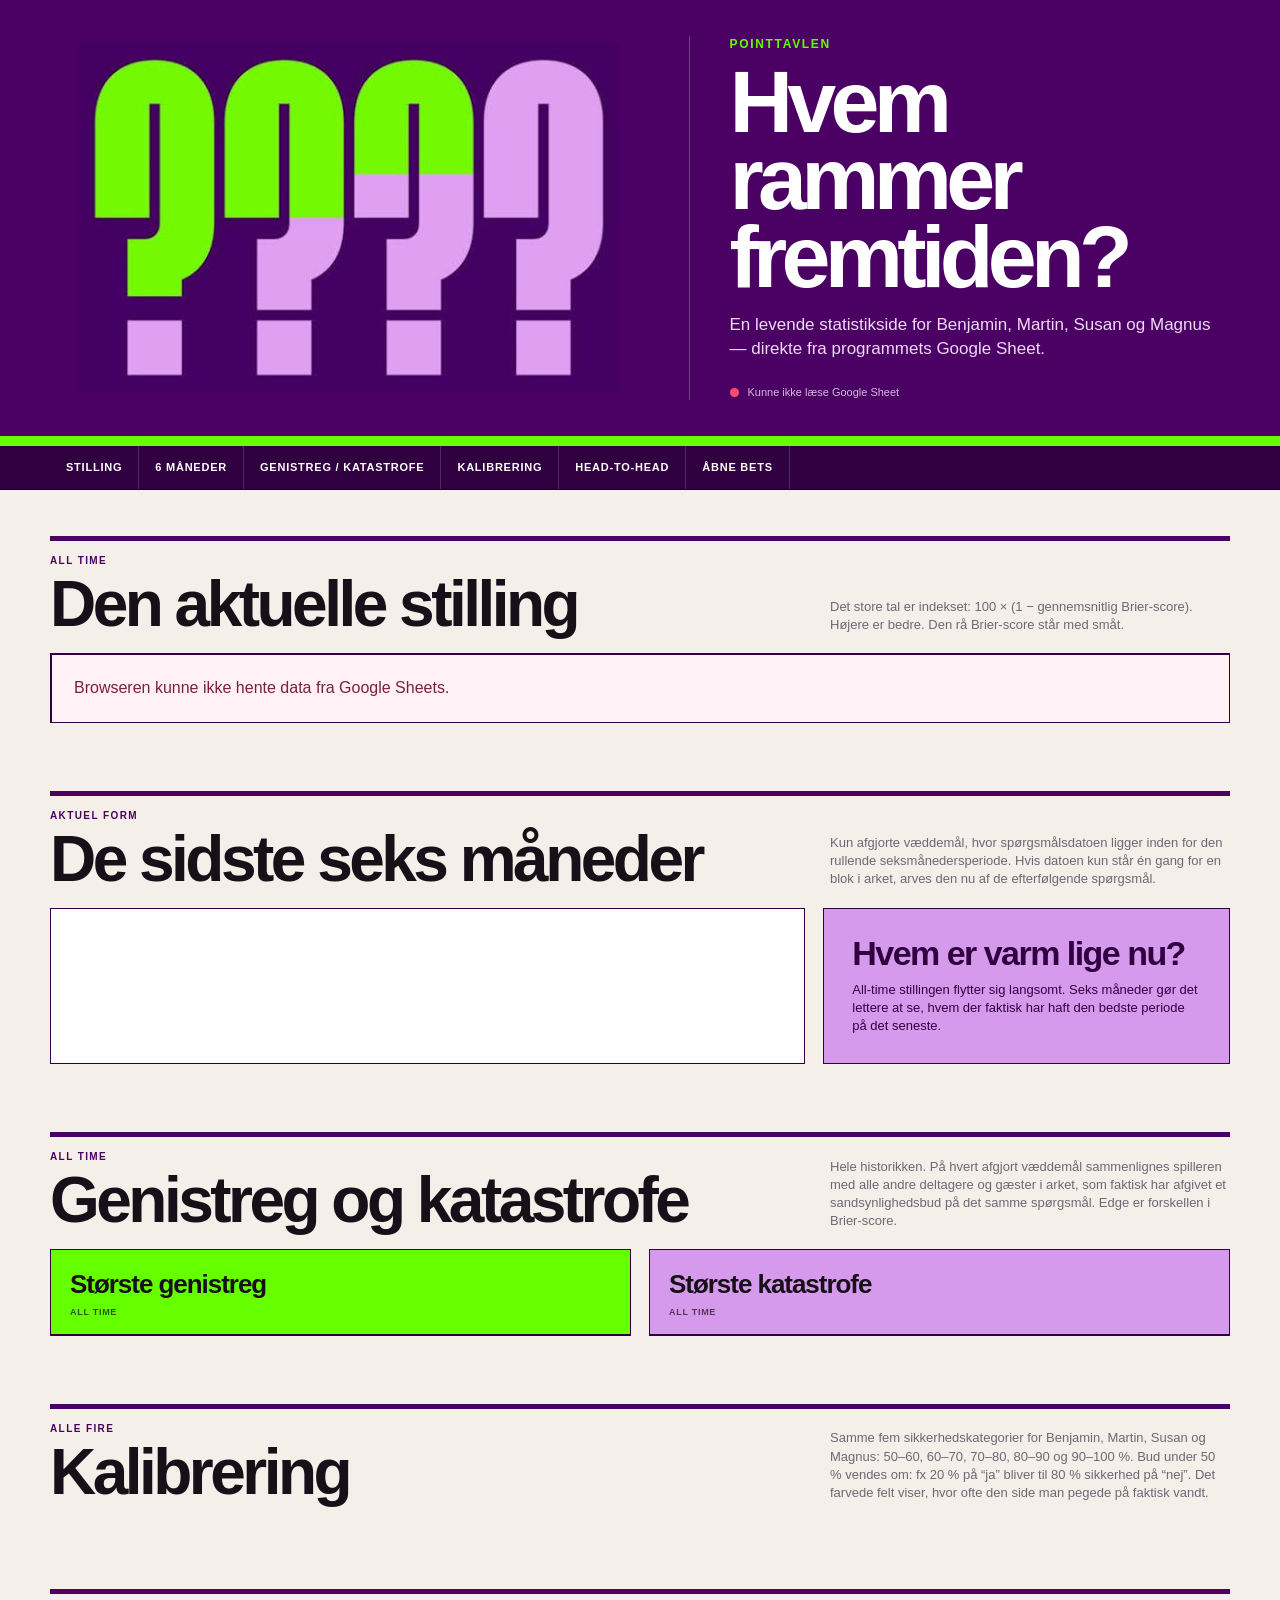
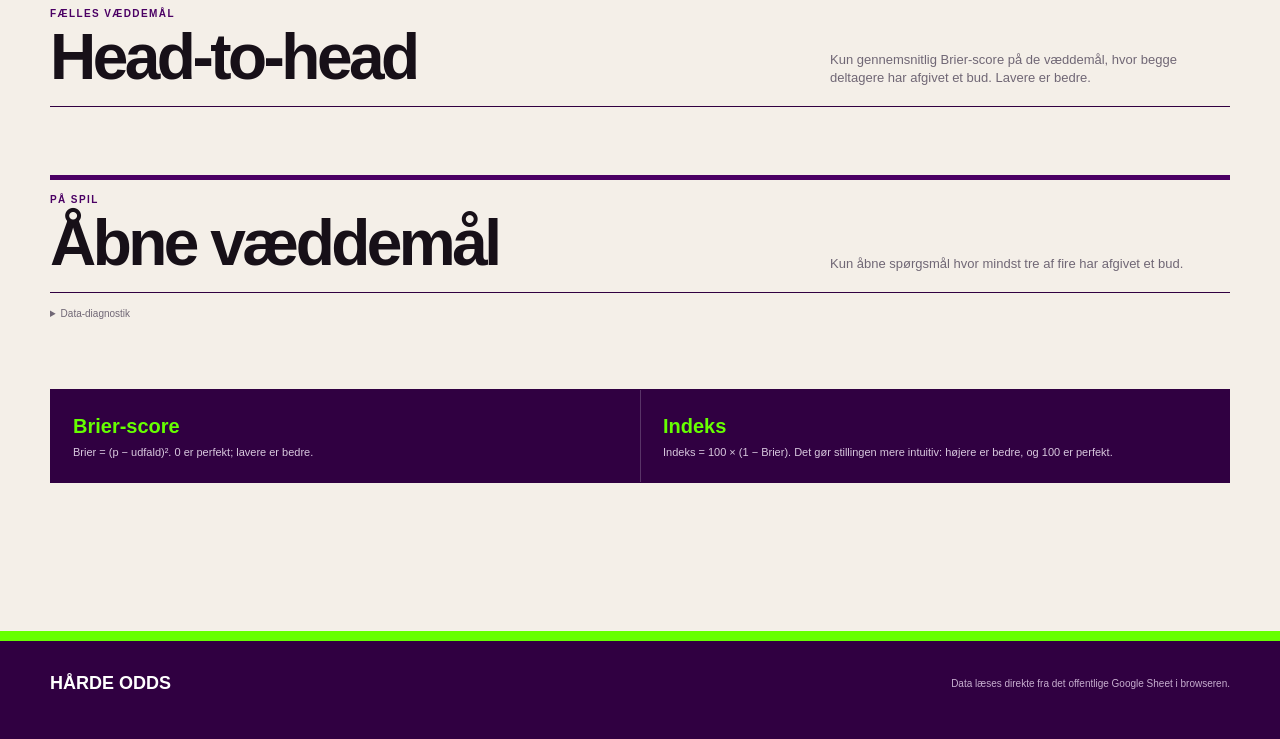
==== commit 707ce966: "Update index.html" ====
--- a/haarde_odds/index.html
+++ b/haarde_odds/index.html
@@ -3,7 +3,7 @@
 <head>
 <meta charset="utf-8">
 <meta name="viewport" content="width=device-width, initial-scale=1">
-<title>Hårde Odds — Old</title>
+<title>Hårde Odds — Pointtavlen</title>
 <style>
 :root{
   --purple:#4b0064;
@@ -384,7 +384,7 @@
 }
 .actual-bar.benjamin{background:var(--green)}
 .actual-bar.martin{background:var(--lav)}
-.actual-bar.sofie{background:var(--yellow)}
+.actual-bar.susan{background:var(--yellow)}
 .actual-bar.magnus{background:#7bdff2}
 .cal-val{
   text-align:right;
@@ -582,9 +582,9 @@
       <img src="[data-uri]" alt="Hårde Odds">
     </div>
     <div class="hero-copy">
-      <div class="kicker">Pointtavlen · tidligere besætning</div>
+      <div class="kicker">Pointtavlen</div>
       <h1>Hvem rammer fremtiden?</h1>
-      <p>En levende statistikside for Benjamin, Martin, Sofie og Magnus — direkte fra programmets Google Sheet.</p>
+      <p>En levende statistikside for Benjamin, Martin, Susan og Magnus — direkte fra programmets Google Sheet.</p>
       <div class="status">
         <span id="statusDot" class="dot"></span>
         <span id="statusText">Henter data…</span>
@@ -662,7 +662,7 @@
       <div class="eyebrow">Alle fire</div>
       <h2>Kalibrering</h2>
     </div>
-    <p>Samme fem sikkerhedskategorier for Benjamin, Martin, Sofie og Magnus: 50–60, 60–70, 70–80, 80–90 og 90–100 %. Bud under 50 % vendes om: fx 20 % på “ja” bliver til 80 % sikkerhed på “nej”. Det farvede felt viser, hvor ofte den side man pegede på faktisk vandt.</p>
+    <p>Samme fem sikkerhedskategorier for Benjamin, Martin, Susan og Magnus: 50–60, 60–70, 70–80, 80–90 og 90–100 %. Bud under 50 % vendes om: fx 20 % på “ja” bliver til 80 % sikkerhed på “nej”. Det farvede felt viser, hvor ofte den side man pegede på faktisk vandt.</p>
   </div>
   <div id="calGrid" class="cal-grid"></div>
 </section>
@@ -724,10 +724,10 @@
 const PLAYERS=[
   {key:"benjamin",short:"Benjamin",aliases:["benjamin","benjamin leander"]},
   {key:"martin",short:"Martin",aliases:["martin","martin vinæs","martin vinaes"]},
-  {key:"sofie",short:"Sofie",aliases:["sofie","sofie rud","sofie rud pedersen"]},
+  {key:"susan",short:"Susan",aliases:["susan","susan knorrenborg"]},
   {key:"magnus",short:"Magnus",aliases:["magnus","magnus barsøe","magnus barsoe"]}
 ];
-const CAL_PLAYERS=["benjamin","martin","sofie","magnus"];
+const CAL_PLAYERS=["benjamin","martin","susan","magnus"];
 
 const $=s=>document.querySelector(s);
 const norm=s=>String(s??"").normalize("NFD").replace(/[\u0300-\u036f]/g,"").toLowerCase().trim().replace(/\s+/g," ");
@@ -1398,7 +1398,7 @@
   return {
     benjamin:"var(--green)",
     martin:"var(--lav)",
-    sofie:"var(--yellow)",
+    susan:"var(--yellow)",
     magnus:"#7bdff2"
   }[key] || "var(--green)";
 }
